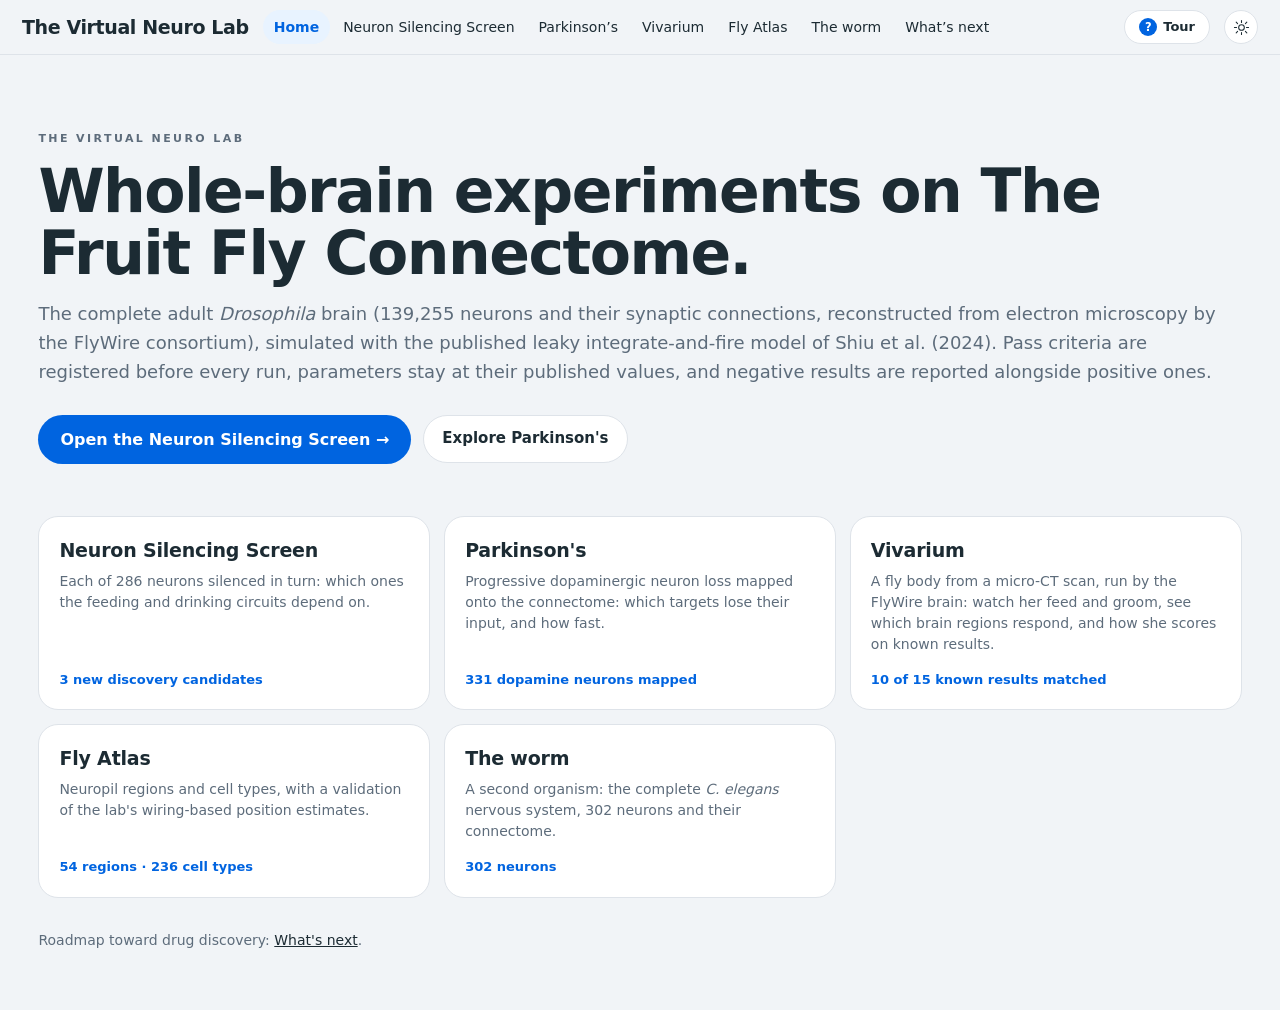
==== index.html @ 51a51df7 "Home: drop the Muse sentence from the footer" ====
<!doctype html>
<html lang="en">
<head>
<meta charset="utf-8">
<meta name="viewport" content="width=device-width, initial-scale=1">
<title>The Virtual Neuro Lab</title>
<link rel="icon" href="data:image/svg+xml,%3Csvg xmlns='http://www.w3.org/2000/svg' viewBox='0 0 16 16'%3E%3Ccircle cx='8' cy='8' r='7' fill='%230064e0'/%3E%3C/svg%3E">
<link rel="stylesheet" href="vendor/fonts/fonts.css?v=2">
<link rel="stylesheet" href="feather.css?v=12">
<style>
.hero { min-height:100dvh; background:var(--bg); color:var(--ink); display:flex; flex-direction:column; }
.intro { max-width:none; width:100%; margin:0 auto; padding:72px 22px 28px; }
.intro h1 { font-size:clamp(36px, 5.4vw, 60px); line-height:1.04; letter-spacing:-.025em; margin:12px 0 16px; font-weight:600; }
.intro p { font-size:18px; line-height:1.6; color:var(--muted); margin:0; max-width:none; }
.ctas { display:flex; flex-wrap:wrap; gap:12px; margin-top:28px; align-items:center; }
.cta { background:var(--sage); color:var(--sage-ink); text-decoration:none; font-weight:700; font-size:16px; padding:13px 22px; border-radius:100px; }
.cta2 { color:var(--ink); text-decoration:none; font-weight:600; font-size:15px; padding:12px 18px; border-radius:100px; border:1px solid var(--line); background:var(--panel); }
.tiles { max-width:none; width:100%; margin:0 auto; padding:24px 22px 32px; display:grid; grid-template-columns:repeat(3, minmax(0,1fr)); gap:14px; }
.tile { display:flex; flex-direction:column; gap:6px; padding:20px; border-radius:20px; background:var(--panel); border:1px solid var(--line);
  text-decoration:none; color:var(--ink); transition:border-color .2s, transform .25s var(--ease); }
.tile:hover { border-color:var(--sage); transform:translateY(-2px); }
.tile h2 { margin:0; font-size:19px; font-weight:600; letter-spacing:-.01em; }
.tile p { margin:0; font-size:14px; line-height:1.5; color:var(--muted); }
.tile .num { margin-top:auto; padding-top:10px; font-size:13px; color:var(--sage); font-weight:600; }
.foot { max-width:none; width:100%; margin:0 auto; padding:0 22px 60px; font-size:14px; color:var(--muted); }
.foot a { color:var(--ink); }
@media (max-width:820px) { .tiles { grid-template-columns:1fr 1fr; } }
@media (max-width:560px) { .intro { padding:40px 16px 18px; } .intro p { font-size:16px; } .tiles { grid-template-columns:1fr; padding-left:16px; padding-right:16px; } .foot { padding-left:16px; padding-right:16px; } }
</style>
</head>
<body>
<div class="hero" id="hero" data-light="day">
  <header id="navMount"></header>

  <main id="main">
  <section class="intro">
    <span class="eyebrow">The Virtual Neuro Lab</span>
    <h1>Whole-brain experiments on The Fruit Fly Connectome.</h1>
    <p>The complete adult <i>Drosophila</i> brain (139,255 neurons and their synaptic connections, reconstructed from electron microscopy
      by the FlyWire consortium), simulated with the published leaky integrate-and-fire model of Shiu et al. (2024). Pass criteria are
      registered before every run, parameters stay at their published values, and negative results are reported alongside positive ones.</p>
    <div class="ctas"><a class="cta" href="discover/">Open the Neuron Silencing Screen →</a><a class="cta2" href="disease/">Explore Parkinson's</a></div>
  </section>

  <nav class="tiles" aria-label="Sections">
    <a class="tile" href="discover/"><h2>Neuron Silencing Screen</h2><p>Each of 286 neurons silenced in turn: which ones the feeding and drinking circuits depend on.</p><span class="num">3 new discovery candidates</span></a>
    <a class="tile" href="disease/"><h2>Parkinson's</h2><p>Progressive dopaminergic neuron loss mapped onto the connectome: which targets lose their input, and how fast.</p><span class="num">331 dopamine neurons mapped</span></a>
    <a class="tile" href="flies/"><h2>Vivarium</h2><p>A fly body from a micro-CT scan, run by the FlyWire brain: watch her feed and groom, see which brain regions respond, and how she scores on known results.</p><span class="num">10 of 15 known results matched</span></a>
    <a class="tile" href="library/"><h2>Fly Atlas</h2><p>Neuropil regions and cell types, with a validation of the lab's wiring-based position estimates.</p><span class="num">54 regions · 236 cell types</span></a>
    <a class="tile" href="worm/"><h2>The worm</h2><p>A second organism: the complete <i>C. elegans</i> nervous system, 302 neurons and their connectome.</p><span class="num">302 neurons</span></a>
  </nav>

  <p class="foot">Roadmap toward drug discovery: <a href="next/">What's next</a>.</p>
  </main>
</div>
<script src="feather.js?v=17"></script>
<script>
Feather.topbar(document.getElementById('navMount'), { brand: 'The Virtual Neuro Lab', sub: 'Home', base: './', current: 'home', profile: false });
Feather.init();
</script>
</body>
</html>
---- feather.css ----
/* Feather Atlas shared shell: tokens, base, top bar, shared components.
   Every Fly Study page links this file, then its own page CSS for page-only rules. */
:root {
  --bg:#f1f4f7; --panel:#ffffff; --line:#dee3e9; --ink:#1c2b33; --muted:#5d6c7b;
  --sage:#0064e0; --sage-ink:#ffffff; --sage-tint:#e8f3ff; --chip:#ebeff3;
  --teal:#0f766e; --amber:#8a6d1a; --shadow:28,43,51; --ease:cubic-bezier(.22,.8,.24,1);
  --ok-bg:#e3f5e8; --ok-ink:#00691a; --warn-bg:#fff3d6; --warn-ink:#6b4a00;
  --note-bg:#e8f3ff; --note-ink:#1c2b33; --note-edge:#0064e0;
  --disc-bg:#6441d2; --disc-ink:#ffffff;
  --err-bg:#fde7ea; --err-ink:#b00a26; --info-bg:#e8f3ff; --info-ink:#0143b5;
  --danger:#c80a28; --focus:#0064e0;
}
:root[data-light="dusk"], .hero[data-light="dusk"] {
  --bg:#18191a; --panel:#242526; --line:#3a3b3c; --ink:#e4e6eb; --muted:#b0b3b8;
  --sage:#47a5fa; --sage-ink:#0b1a2c; --sage-tint:#1b3350; --chip:#2f3031; --shadow:0,0,0;
  --teal:#2ee6c8; --amber:#ffd23f;
  --ok-bg:#12391f; --ok-ink:#8de3a8; --warn-bg:#3d3011; --warn-ink:#ffd66b;
  --note-bg:#14283f; --note-ink:#e4e6eb; --note-edge:#47a5fa;
  --disc-bg:#b9a6ff; --disc-ink:#1a1033;
  --err-bg:#4a1720; --err-ink:#ffa3b0; --info-bg:#12304f; --info-ink:#9ccbff;
  --danger:#ff8a9a; --focus:#47a5fa;
}
* { box-sizing:border-box; }
html, body { margin:0; }
body { background:var(--bg); color:var(--ink);
  font-family:Inter,"Segoe UI",system-ui,sans-serif; font-size:14px; line-height:1.45;
  -webkit-font-smoothing:antialiased; }
.serif { font-family:Inter,"Segoe UI",system-ui,sans-serif; }
h1, h2 { font-family:Inter,"Segoe UI",system-ui,sans-serif; font-weight:500; }
:focus-visible { outline:3px solid var(--focus); outline-offset:2px; border-radius:4px; }
button { font:inherit; color:inherit; }
.ic { width:20px; height:20px; fill:none; stroke:currentColor; stroke-width:1.5;
  stroke-linecap:round; stroke-linejoin:round; flex:none; }
.dim, .note { color:var(--muted); font-size:12px; }
.eyebrow { font-size:11px; letter-spacing:.22em; text-transform:uppercase; color:var(--muted); font-weight:600; }

/* ---------- shared top bar ---------- */
.shell-top { display:flex; align-items:center; gap:18px; padding:10px 22px;
  border-bottom:1px solid var(--line); background:var(--bg); }
.shell-brand { display:flex; flex-direction:column; line-height:1.2; }
.shell-brand { white-space:nowrap; }
.shell-name { font-family:Inter,"Segoe UI",system-ui,sans-serif; font-size:22px; letter-spacing:-.01em; }
.shell-sub { font-size:11.5px; color:var(--muted); }
.shell-nav { display:flex; gap:2px; }
.shell-nav a, .shell-nav .cur { display:flex; gap:10px; align-items:center; padding:7px 10px;
  border-radius:10px; font-size:14px; text-decoration:none; color:var(--ink); white-space:nowrap; }
.shell-nav a:hover { background:var(--chip); }
.shell-nav .cur { background:var(--sage-tint); }
.shell-nav small { display:block; font-size:11px; color:var(--muted); margin-top:1px; }
.shell-extra { margin-left:auto; display:flex; gap:10px; align-items:center; min-width:0; }
.shell-top .shell-menubtn { display:none; }
.shell-top { position:relative; }

/* ---------- shared buttons / pills ---------- */
.go { border:1px solid var(--sage); background:var(--sage); color:var(--sage-ink);
  font-weight:700; border-radius:100px; padding:9px 18px; cursor:pointer; }
.go:disabled { opacity:.45; cursor:default; }
.iconbtn { width:34px; height:34px; flex:none; display:grid; place-items:center; cursor:pointer;
  background:var(--panel); border:1px solid var(--line); border-radius:50%; }
.iconbtn:hover { border-color:var(--sage); }
.iconbtn:active { transform:scale(.92); }
.iconbtn .ic { width:17px; height:17px; }
.iconbtn[aria-pressed="true"] { background:var(--sage); color:var(--sage-ink); border-color:var(--sage); }
.shell-prof { position:relative; flex:none; }
.shell-av { width:22px; height:22px; border-radius:50%; background:var(--sage); color:var(--sage-ink);
  font-size:12px; font-weight:700; display:grid; place-items:center; }
.shell-menu { position:absolute; right:0; top:calc(100% + 8px); z-index:50; min-width:220px;
  background:var(--panel); border:1px solid var(--line); border-radius:10px; padding:6px;
  box-shadow:0 8px 24px rgba(0,0,0,.18); }
.shell-menu[hidden] { display:none; }
.shell-me { padding:8px 10px; display:flex; flex-direction:column; gap:1px;
  border-bottom:1px solid var(--line); margin-bottom:6px; font-size:13px; }
.shell-me span { color:var(--muted); font-size:11.5px; word-break:break-all; }
.shell-menu a, .shell-menu button { display:block; width:100%; text-align:left; padding:8px 10px;
  border-radius:8px; font-size:13px; color:var(--ink); text-decoration:none;
  background:none; border:0; cursor:pointer; }
.shell-menu a:hover, .shell-menu button:hover { background:var(--chip); }
.verdict { font-size:11px; font-weight:700; padding:3px 10px; border-radius:999px; white-space:nowrap; }
.v-sup { background:var(--ok-bg); color:var(--ok-ink); }
.v-not { background:var(--err-bg); color:var(--err-ink); }
.v-mix { background:var(--warn-bg); color:var(--warn-ink); }
.v-cant { background:var(--chip); color:var(--muted); }

@media (max-width:760px) {
  .shell-top { padding:8px 14px; gap:10px; }
  .shell-name { font-size:18px; white-space:nowrap; }
  .shell-sub { display:none; }
  .shell-nav small { display:none; }
  .shell-menu { position:fixed; top:56px; right:10px; }
}
/* Phones: the bar collapses into a menu button; pages never scroll sideways. */
html, body { overflow-x:clip; }
@supports not (overflow:clip) {
  html, body { overflow-x:hidden; }
}
@media (max-width:1240px) {
  .shell-top .shell-menubtn { display:grid; }
  .shell-top { flex-wrap:nowrap; }
  .shell-top .shell-brand { margin-right:auto; }
  .shell-top .shell-extra { margin-left:0; }
  .shell-nav {
    display:none;
    position:absolute; top:calc(100% + 6px); left:10px; right:10px; z-index:60;
    flex-direction:column; gap:2px;
    background:var(--panel); border:1px solid var(--line); border-radius:12px;
    padding:8px; box-shadow:0 12px 28px rgba(0,0,0,.2);
  }
  .shell-nav.open { display:flex; }
  .shell-nav a, .shell-nav .cur { padding:10px 12px; font-size:15px; }
}
@media (prefers-reduced-motion: reduce) {
  *, *::before, *::after { animation-duration:.01ms !important; transition-duration:.01ms !important; }
}

/* ---------- accessibility helpers ---------- */
.skiplink { position:absolute; left:12px; top:-60px; z-index:100; background:var(--sage); color:var(--sage-ink);
  padding:10px 16px; border-radius:100px; font-weight:700; text-decoration:none; transition:top .15s; }
.skiplink:focus { top:10px; }
main:focus, [role="main"]:focus { outline:none; }
h1, h2, .shell-name { letter-spacing:-.02em; }
a { color:inherit; }

/* many sections: drop the small captions in the top bar before it runs out of room */
@media (max-width:1800px) { .shell-nav small { display:none; } .shell-nav a, .shell-nav .cur { padding:8px 10px; } }
@media (max-width:1640px) and (min-width:1321px) { .shell-nav .ic { display:none; } .shell-nav a, .shell-nav .cur { padding:8px 8px; font-size:13.5px; } }

/* ---------- calmer top bar (Nov 3 cleanup) ---------- */
.shell-nav small { display:none; }
.shell-nav .ic { display:none; }
.shell-nav a, .shell-nav .cur { padding:7px 11px; font-size:14px; border-radius:100px; }
.shell-nav .cur { background:var(--sage-tint); color:var(--sage); font-weight:600; }
.shell-sub { display:none; }
.shell-name { font-size:19px; font-weight:600; letter-spacing:-.02em; }
.shell-top { gap:14px; }
@media (max-width:1240px) { .shell-top .shell-menubtn { display:grid; } }

/* Page text uses the full width of the window, with a comfortable side margin */
@media (min-width:1000px) {
  html body .wrap, html body .intro, html body .tiles, html body .foot { padding-left:clamp(32px, 3vw, 56px); padding-right:clamp(32px, 3vw, 56px); }
}

/* Small phones: the Tour button shrinks to its "?" so the light/dark button stays on screen */
@media (max-width:480px) { .shell-top { gap:8px; padding:8px 12px; } .shell-extra { gap:6px; } .tourbtn { font-size:0 !important; gap:0 !important; padding:0 8px !important; } .shell-name { font-size:17px !important; } }
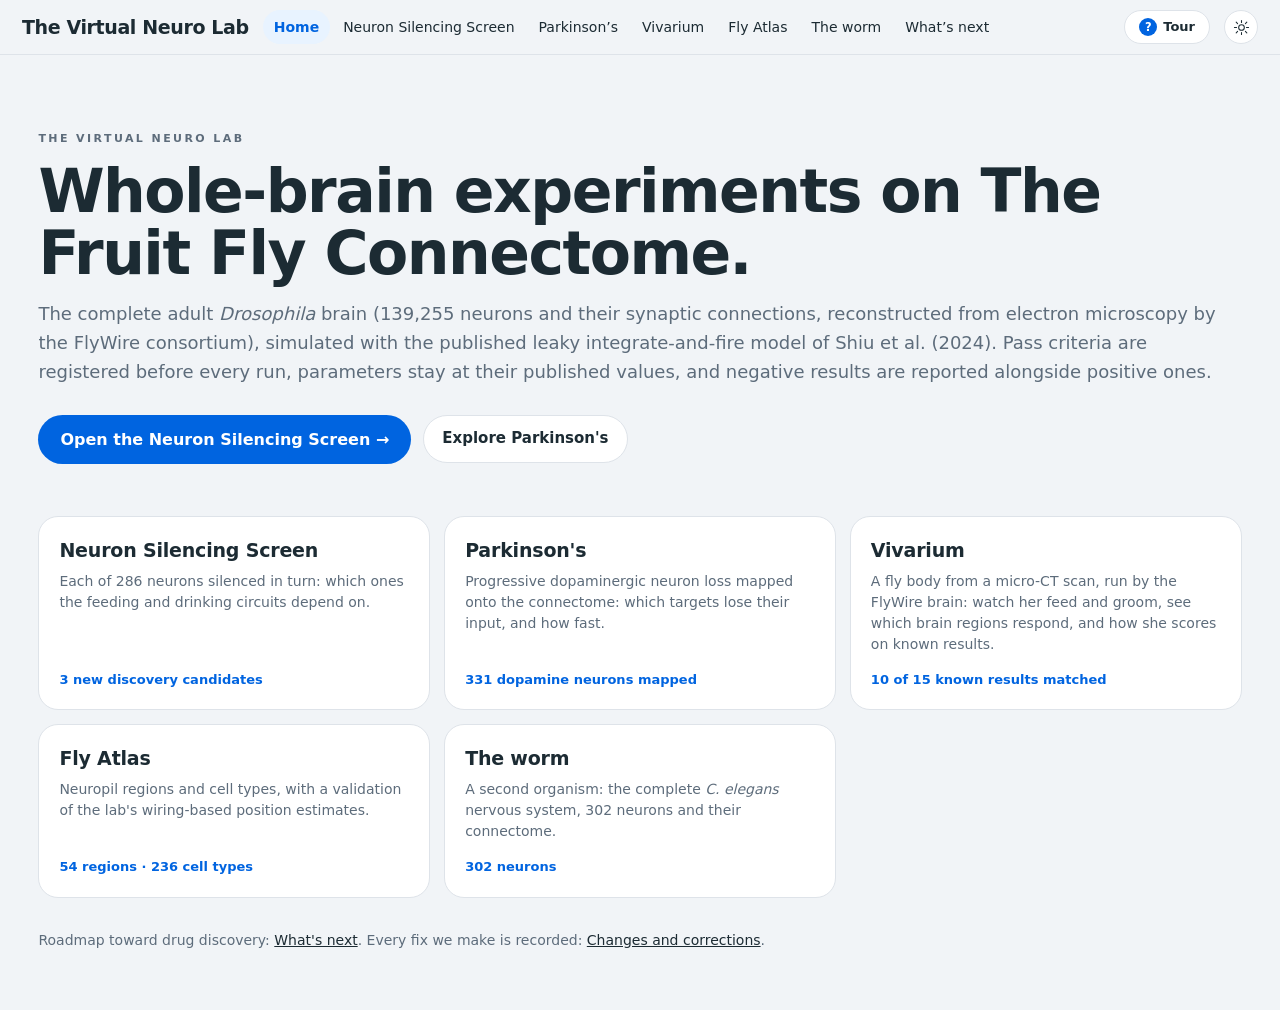
==== commit b4122fc9: "Home: link to Changes and corrections" ====
--- a/index.html
+++ b/index.html
@@ -50,7 +50,7 @@
     <a class="tile" href="worm/"><h2>The worm</h2><p>A second organism: the complete <i>C. elegans</i> nervous system, 302 neurons and their connectome.</p><span class="num">302 neurons</span></a>
   </nav>
 
-  <p class="foot">Roadmap toward drug discovery: <a href="next/">What's next</a>.</p>
+  <p class="foot">Roadmap toward drug discovery: <a href="next/">What's next</a>. Every fix we make is recorded: <a href="changes/">Changes and corrections</a>.</p>
   </main>
 </div>
 <script src="feather.js?v=17"></script>
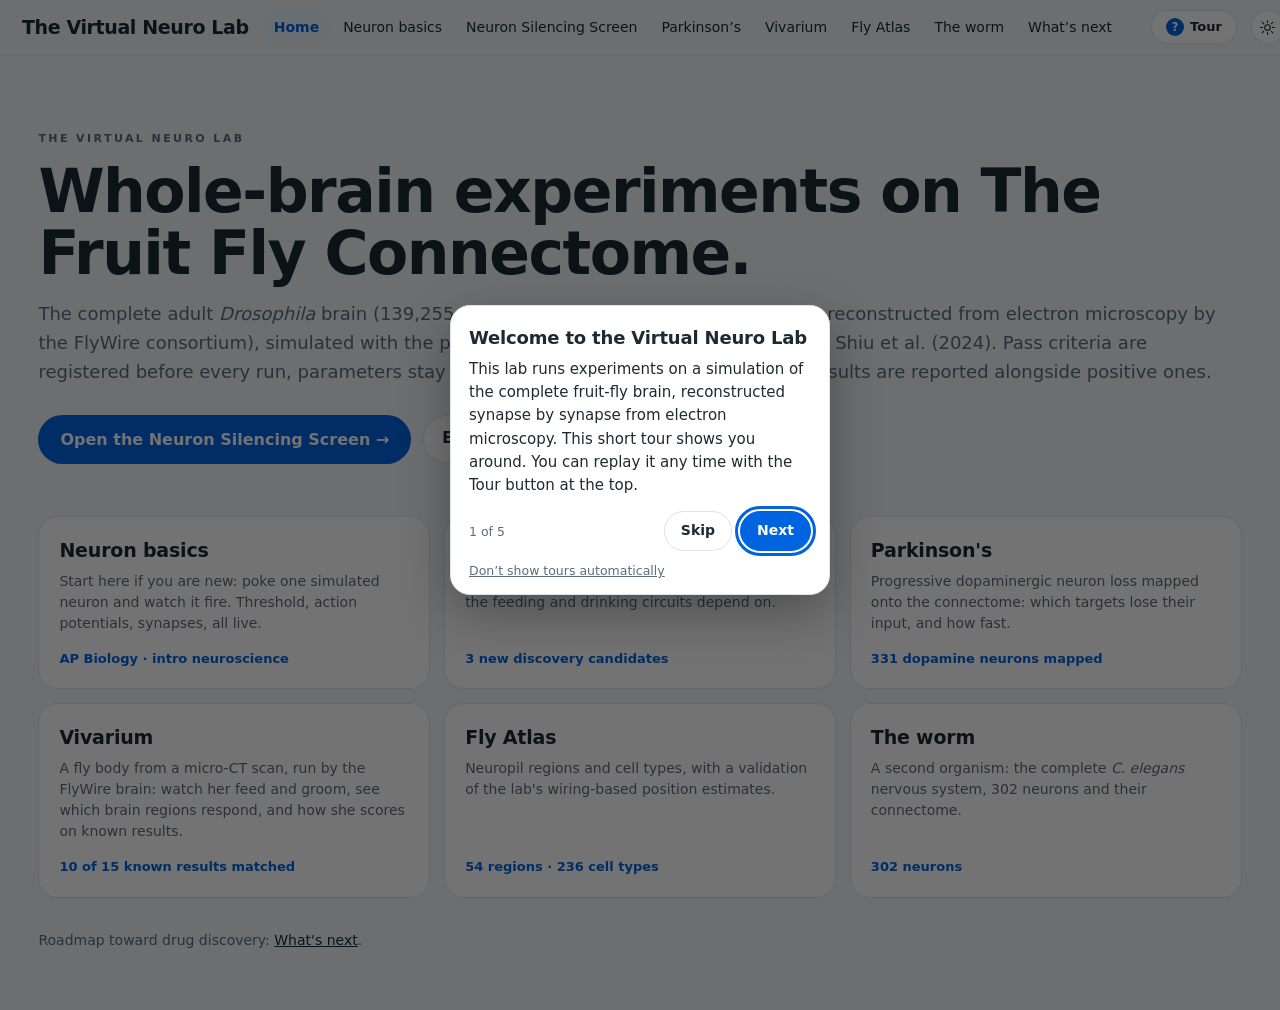
==== commit 70e17885: "Home: Neuron basics tile" ====
--- a/index.html
+++ b/index.html
@@ -43,6 +43,7 @@
   </section>
 
   <nav class="tiles" aria-label="Sections">
+    <a class="tile" href="neuron/"><h2>Neuron basics</h2><p>Start here if you are new: poke one simulated neuron and watch it fire. Threshold, action potentials, synapses, all live.</p><span class="num">AP Biology · intro neuroscience</span></a>
     <a class="tile" href="discover/"><h2>Neuron Silencing Screen</h2><p>Each of 286 neurons silenced in turn: which ones the feeding and drinking circuits depend on.</p><span class="num">3 new discovery candidates</span></a>
     <a class="tile" href="disease/"><h2>Parkinson's</h2><p>Progressive dopaminergic neuron loss mapped onto the connectome: which targets lose their input, and how fast.</p><span class="num">331 dopamine neurons mapped</span></a>
     <a class="tile" href="flies/"><h2>Vivarium</h2><p>A fly body from a micro-CT scan, run by the FlyWire brain: watch her feed and groom, see which brain regions respond, and how she scores on known results.</p><span class="num">10 of 15 known results matched</span></a>
@@ -50,7 +51,7 @@
     <a class="tile" href="worm/"><h2>The worm</h2><p>A second organism: the complete <i>C. elegans</i> nervous system, 302 neurons and their connectome.</p><span class="num">302 neurons</span></a>
   </nav>
 
-  <p class="foot">Roadmap toward drug discovery: <a href="next/">What's next</a>. Every fix we make is recorded: <a href="changes/">Changes and corrections</a>.</p>
+  <p class="foot">Roadmap toward drug discovery: <a href="next/">What's next</a>.</p>
   </main>
 </div>
 <script src="feather.js?v=17"></script>
